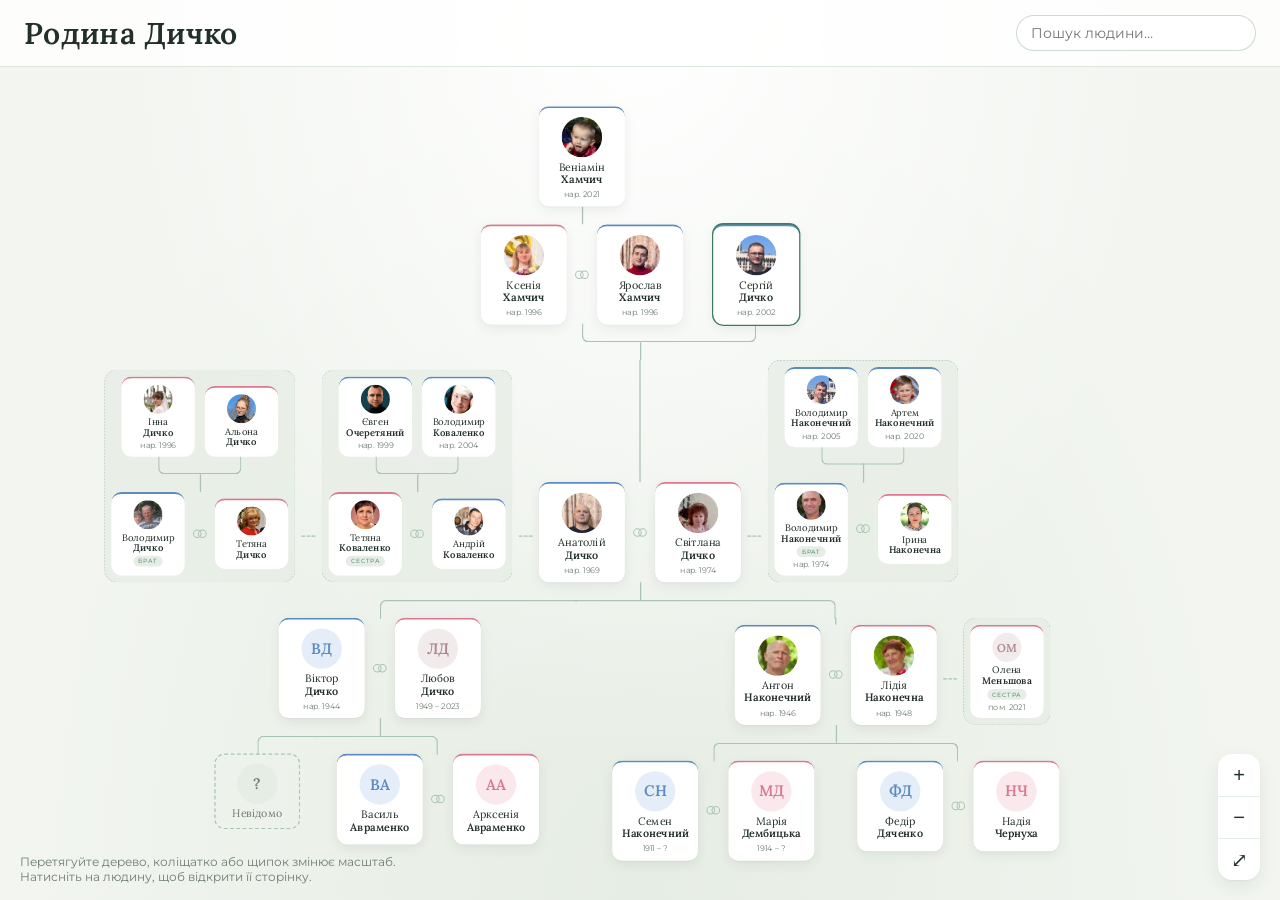
==== index.html @ 271813fa "Родинне дерево: перша версія сайту Статичний сайт для GitHub Pages: дерево від наймолодших до предкі" ====
<!doctype html>
<html lang="uk">
<head>
  <meta charset="utf-8">
  <meta name="viewport" content="width=device-width, initial-scale=1">
  <title>Родинне дерево</title>
  <link rel="preconnect" href="https://fonts.googleapis.com">
  <link rel="preconnect" href="https://fonts.gstatic.com" crossorigin>
  <link href="https://fonts.googleapis.com/css2?family=Lora:ital,wght@0,500;0,600;1,500&family=Montserrat:wght@400;500;600&display=swap" rel="stylesheet">
  <link rel="stylesheet" href="css/style.css">
</head>
<body class="page-tree">
  <header class="topbar">
    <div class="brand">
      <h1 id="title">Родинне дерево</h1>
      <p id="subtitle"></p>
    </div>
    <div class="tools">
      <div class="search">
        <input id="search" type="search" placeholder="Пошук людини…" autocomplete="off" aria-label="Пошук людини">
        <ul id="search-results" class="search-results" hidden></ul>
      </div>
    </div>
  </header>

  <main id="viewport" class="viewport">
    <div id="tree" class="tree"></div>
  </main>

  <div class="zoom" role="group" aria-label="Масштаб">
    <button id="zoom-in" title="Збільшити" aria-label="Збільшити">+</button>
    <button id="zoom-out" title="Зменшити" aria-label="Зменшити">−</button>
    <button id="zoom-fit" title="Вмістити все" aria-label="Вмістити все">⤢</button>
  </div>

  <p class="hint">Перетягуйте дерево, коліщатко або щипок змінює масштаб. Натисніть на людину, щоб відкрити її сторінку.</p>

  <script src="data/family.js"></script>
  <script src="js/common.js"></script>
  <script src="js/tree.js"></script>
</body>
</html>
---- css/style.css ----
:root {
  --bg: #f2f5f0;
  --bg-2: #e6ede4;
  --paper: #ffffff;
  --ink: #23302a;
  --muted: #6e7d75;
  --line: #a9c4b2;
  --accent: #3d7a5e;
  --m: #5b8bc0;
  --f: #d9788f;
  --m-soft: #e5eef8;
  --f-soft: #fbe8ec;
  --shadow: 0 1px 2px rgba(35, 60, 45, .06), 0 6px 18px rgba(35, 60, 45, .08);
  --shadow-hover: 0 2px 4px rgba(35, 60, 45, .08), 0 14px 28px rgba(35, 60, 45, .14);
  --serif: "Lora", Georgia, serif;
  --sans: "Montserrat", system-ui, -apple-system, sans-serif;
  color-scheme: light;
}

@media (prefers-color-scheme: dark) {
  :root {
    --bg: #161c19;
    --bg-2: #1d2521;
    --paper: #232c27;
    --ink: #e8efe9;
    --muted: #9aaba1;
    --line: #4f6b5b;
    --accent: #7fc4a0;
    --m: #8db5e0;
    --f: #ee9fb1;
    --m-soft: #26323f;
    --f-soft: #3a2a30;
    --shadow: 0 1px 2px rgba(0, 0, 0, .3), 0 6px 18px rgba(0, 0, 0, .3);
    --shadow-hover: 0 2px 4px rgba(0, 0, 0, .35), 0 14px 28px rgba(0, 0, 0, .4);
    color-scheme: dark;
  }
}

* { box-sizing: border-box; }
[hidden] { display: none !important; }

html, body { margin: 0; }

body {
  font-family: var(--sans);
  color: var(--ink);
  background: var(--bg);
  background-image: radial-gradient(ellipse at top, var(--paper) 0%, transparent 60%),
                    radial-gradient(ellipse at bottom, var(--bg-2) 0%, transparent 70%);
  background-attachment: fixed;
  min-height: 100vh;
  -webkit-font-smoothing: antialiased;
}

a { color: var(--accent); }

/* ---------- Верхня панель ---------- */

.page-tree { height: 100vh; height: 100dvh; overflow: hidden; display: flex; flex-direction: column; }

.topbar {
  display: flex;
  align-items: center;
  justify-content: space-between;
  gap: 16px;
  flex-wrap: wrap;
  padding: 14px 24px;
  border-bottom: 1px solid color-mix(in srgb, var(--line) 40%, transparent);
  background: color-mix(in srgb, var(--paper) 80%, transparent);
  backdrop-filter: blur(8px);
  position: relative;
  z-index: 10;
}

.brand h1 {
  font-family: var(--serif);
  font-weight: 600;
  font-size: 30px;
  margin: 0;
  letter-spacing: .01em;
}
.brand p { margin: 2px 0 0; color: var(--muted); font-size: 13px; }
.brand p:empty { display: none; }

.tools { display: flex; gap: 12px; align-items: center; flex-wrap: wrap; }

select, input[type="search"] {
  font: inherit;
  font-size: 14px;
  color: var(--ink);
  background: var(--paper);
  border: 1px solid color-mix(in srgb, var(--line) 60%, transparent);
  border-radius: 999px;
  padding: 8px 14px;
  outline: none;
}
select:focus, input[type="search"]:focus { border-color: var(--accent); }

.search { position: relative; }
.search input { width: 240px; }

.search-results {
  position: absolute;
  right: 0;
  top: calc(100% + 6px);
  width: 300px;
  margin: 0;
  padding: 6px;
  list-style: none;
  background: var(--paper);
  border-radius: 14px;
  box-shadow: var(--shadow);
  border: 1px solid color-mix(in srgb, var(--line) 40%, transparent);
}
.search-results button {
  display: flex; gap: 10px; align-items: center;
  width: 100%;
  padding: 8px;
  font: inherit; color: inherit; text-align: left;
  background: none; border: 0; border-radius: 10px;
  cursor: pointer;
}
.search-results button:hover { background: var(--bg-2); }
.search-results small { display: block; color: var(--muted); font-size: 12px; }
.search-results .none { padding: 10px; color: var(--muted); font-size: 14px; }

/* ---------- Полотно дерева ---------- */

.viewport {
  flex: 1;
  position: relative;
  overflow: hidden;
  cursor: grab;
  touch-action: none;
  user-select: none;
}
.viewport.dragging { cursor: grabbing; }

.tree {
  position: absolute;
  top: 0; left: 0;
  transform-origin: 0 0;
  padding: 24px;
  width: max-content;
}
.tree.animate { transition: transform .4s ease; }

.empty { padding: 40px; color: var(--muted); }

.tree { display: flex; flex-direction: column; align-items: center; }

.tree ul {
  display: flex;
  justify-content: center;
  margin: 0;
  padding: 0;
  position: relative;
}
.tree li {
  list-style: none;
  position: relative;
  padding: 0 24px;
  display: flex;
  flex-direction: column;
  align-items: center;
}

/* Верхній ряд (людина з братами й сестрами): лінії сходяться донизу до батьків */
.sibs.has-parents { padding-bottom: 28px; }
.sibs.has-parents > li { padding-bottom: 28px; }
.sibs.has-parents::after {
  content: "";
  position: absolute;
  bottom: 0;
  left: 50%;
  height: 28px;
  border-left: 2px solid var(--line);
}
.sibs.has-parents > li::before,
.sibs.has-parents > li::after {
  content: "";
  position: absolute;
  bottom: 0;
  right: 50%;
  width: 50%;
  height: 28px;
  border-bottom: 2px solid var(--line);
}
.sibs.has-parents > li::after { right: auto; left: 50%; border-left: 2px solid var(--line); }
.sibs.has-parents > li:first-child::before,
.sibs.has-parents > li:last-child::after { border: 0 none; }
.sibs.has-parents > li:last-child::before { border-right: 2px solid var(--line); border-radius: 0 0 10px 0; }
.sibs.has-parents > li:first-child::after { border-radius: 0 0 0 10px; }
.sibs.has-parents > li:only-child { padding-bottom: 0; }
.sibs.has-parents > li:only-child::before,
.sibs.has-parents > li:only-child::after { display: none; }
.sibs > li { justify-content: flex-end; }

/* Предки: від кожної пари лінії розходяться донизу до їхніх батьків */
.anc ul:not(.sibs) { padding-top: 28px; }
.anc ul:not(.sibs) > li { padding-top: 28px; }
.anc ul:not(.sibs) > li::before,
.anc ul:not(.sibs) > li::after {
  content: "";
  position: absolute;
  top: 0;
  right: 50%;
  width: 50%;
  height: 28px;
  border-top: 2px solid var(--line);
}
.anc ul:not(.sibs) > li::after { right: auto; left: 50%; border-left: 2px solid var(--line); }
.anc ul:not(.sibs) > li:only-child::before,
.anc ul:not(.sibs) > li:only-child::after { display: none; }
.anc ul:not(.sibs) > li:only-child { padding-top: 0; }
.anc ul:not(.sibs) > li:first-child::before,
.anc ul:not(.sibs) > li:last-child::after { border: 0 none; }
.anc ul:not(.sibs) > li:last-child::before { border-right: 2px solid var(--line); border-radius: 0 10px 0 0; }
.anc ul:not(.sibs) > li:first-child::after { border-radius: 10px 0 0 0; }
.anc ul:not(.sibs)::before {
  content: "";
  position: absolute;
  top: 0;
  left: 50%;
  height: 28px;
  border-left: 2px solid var(--line);
}

.couple {
  display: flex;
  align-items: center;
  gap: 10px;
  position: relative;
  z-index: 1;
}

.rings { display: inline-flex; color: var(--line); }
.rings svg { width: 28px; height: 16px; fill: none; stroke: currentColor; stroke-width: 1.6; }

/* ---------- Картка людини ---------- */

.card {
  width: 136px;
  padding: 14px 10px 12px;
  display: flex;
  flex-direction: column;
  align-items: center;
  gap: 6px;
  text-decoration: none;
  color: var(--ink);
  background: var(--paper);
  border-radius: 16px;
  border-top: 3px solid var(--m);
  box-shadow: var(--shadow);
  transition: transform .15s ease, box-shadow .15s ease;
  -webkit-user-drag: none;
}
.card.f { border-top-color: var(--f); }
.card:hover { transform: translateY(-3px); box-shadow: var(--shadow-hover); }
.card.focused { outline: 3px solid var(--accent); outline-offset: 3px; }
.card.me { box-shadow: 0 0 0 2px var(--accent), var(--shadow); }
.card.ghost {
  background: transparent;
  border: 2px dashed var(--line);
  box-shadow: none;
  color: var(--muted);
}
.card.ghost:hover { transform: none; }
.card.ghost .avatar { background: var(--bg-2); color: var(--muted); }

.card-name {
  font-family: var(--serif);
  font-size: 17px;
  line-height: 1.15;
  text-align: center;
}
.card-name b { display: block; font-weight: 600; }
.card-years { font-size: 12px; color: var(--muted); letter-spacing: .02em; }
.card-note {
  font-size: 11px;
  text-transform: uppercase;
  letter-spacing: .08em;
  color: var(--accent);
}

.sib-dash { width: 22px; border-top: 2px dashed var(--line); flex: none; }

/* Ряд предків: пара по центру, брати й сестри з сім'ями по боках */
.gen-row {
  display: grid;
  grid-template-columns: 1fr auto 1fr;
  align-items: end;
  column-gap: 10px;
}
.gen-side { display: flex; align-items: flex-end; gap: 10px; }
.gen-side.left { justify-content: flex-end; }
.gen-side.right { justify-content: flex-start; }
/* Пунктир між братом/сестрою і предком на рівні середини картки */
.gen-side > .sib-dash { margin-bottom: 72px; }
/* Лінія згори доходить до пари, навіть якщо бокові гілки вищі за неї */
.gen-mid {
  align-self: stretch;
  display: flex;
  flex-direction: column;
  align-items: center;
}
.gen-mid::before { content: ""; flex: 1; border-left: 2px solid var(--line); }

/* Брати й сестри предків з сім'ями: пунктирна рамка, менші картки */
.side-group {
  display: flex;
  flex-direction: column;
  align-items: center;
  padding: 10px;
  background: color-mix(in srgb, var(--bg-2) 70%, transparent);
  border: 1.5px dashed var(--line);
  border-radius: 20px;
}
.side-group li { padding-left: 8px; padding-right: 8px; }
.card.side {
  width: 116px;
  padding: 10px 8px;
  gap: 4px;
  box-shadow: none;
}
.card.side .avatar { width: 46px; height: 46px; font-size: 18px; }
.card.side .card-name { font-size: 15px; }
.card.side .card-note {
  padding: 2px 8px;
  border-radius: 999px;
  background: var(--bg-2);
  font-size: 10px;
}

.card.deceased .avatar { filter: grayscale(.6); }

/* ---------- Аватари ---------- */

.avatar {
  width: 64px; height: 64px;
  border-radius: 50%;
  object-fit: cover;
  flex: none;
  -webkit-user-drag: none;
}
.avatar-empty {
  display: inline-flex;
  align-items: center;
  justify-content: center;
  font-family: var(--serif);
  font-size: 24px;
  font-weight: 600;
  background: var(--m-soft);
  color: var(--m);
}
.avatar-empty.f { background: var(--f-soft); color: var(--f); }
.avatar-sm { width: 40px; height: 40px; font-size: 16px; }
.avatar-xl { width: 200px; height: 200px; font-size: 64px; border: 6px solid var(--paper); box-shadow: var(--shadow); }

/* ---------- Масштаб ---------- */

.zoom {
  position: fixed;
  right: 20px; bottom: 20px;
  display: flex;
  flex-direction: column;
  background: var(--paper);
  border-radius: 14px;
  box-shadow: var(--shadow);
  overflow: hidden;
  z-index: 5;
}
.zoom button {
  width: 42px; height: 42px;
  font-size: 20px;
  color: var(--ink);
  background: none;
  border: 0;
  cursor: pointer;
}
.zoom button + button { border-top: 1px solid color-mix(in srgb, var(--line) 30%, transparent); }
.zoom button:hover { background: var(--bg-2); }

.hint {
  position: fixed;
  left: 20px; bottom: 16px;
  margin: 0;
  max-width: 420px;
  font-size: 12px;
  color: var(--muted);
  pointer-events: none;
}

/* ---------- Сторінка людини ---------- */

.crumbs { max-width: 920px; margin: 0 auto; padding: 20px 16px 0; }
.crumbs a { text-decoration: none; font-size: 14px; }
.crumbs a:hover { text-decoration: underline; }

.person { max-width: 920px; margin: 0 auto; padding: 12px 16px 48px; }

.hero {
  display: flex;
  gap: 36px;
  align-items: center;
  padding: 28px 0 32px;
}
.hero-text h1 {
  font-family: var(--serif);
  font-weight: 500;
  font-size: 52px;
  line-height: 1;
  margin: 0 0 6px;
}
.hero-text h1 span { font-weight: 600; display: block; }
.patronymic { font-family: var(--serif); font-style: italic; font-size: 22px; margin: 0 0 4px; color: var(--muted); }
.maiden { margin: 0 0 12px; font-size: 14px; color: var(--muted); }

.vitals { display: grid; gap: 10px; margin: 18px 0 0; }
.vitals div { display: grid; grid-template-columns: 120px 1fr; gap: 12px; }
.vitals dt { color: var(--muted); font-size: 13px; text-transform: uppercase; letter-spacing: .06em; padding-top: 2px; }
.vitals dd { margin: 0; }
.place { display: block; color: var(--muted); font-size: 14px; }

.panel {
  background: var(--paper);
  border-radius: 20px;
  box-shadow: var(--shadow);
  padding: 24px 28px;
  margin-bottom: 20px;
}
.panel h2 {
  font-family: var(--serif);
  font-weight: 600;
  font-size: 26px;
  margin: 0 0 16px;
  color: var(--accent);
}

.facts { display: grid; grid-template-columns: repeat(auto-fill, minmax(220px, 1fr)); gap: 14px 24px; margin: 0; }
.facts dt { font-size: 12px; text-transform: uppercase; letter-spacing: .06em; color: var(--muted); }
.facts dd { margin: 4px 0 0; }
.facts .wide { grid-column: 1 / -1; }
.facts ul { margin: 0; padding-left: 18px; }
.facts li { line-height: 1.6; }

.bio p { line-height: 1.7; margin: 0 0 12px; }
.bio p:first-child::first-letter {
  font-family: var(--serif);
  float: left;
  font-size: 54px;
  line-height: .9;
  padding: 4px 8px 0 0;
  color: var(--accent);
}

.timeline { list-style: none; margin: 0; padding: 0 0 0 4px; }
.timeline li {
  display: grid;
  grid-template-columns: 140px 1fr;
  gap: 16px;
  padding: 0 0 16px 20px;
  position: relative;
  border-left: 2px solid color-mix(in srgb, var(--line) 50%, transparent);
}
.timeline li:last-child { padding-bottom: 0; }
.timeline li::before {
  content: "";
  position: absolute;
  left: -7px; top: 3px;
  width: 12px; height: 12px;
  border-radius: 50%;
  background: var(--paper);
  border: 2px solid var(--line);
}
.timeline time { color: var(--muted); font-size: 14px; }
.timeline p { margin: 4px 0 0; color: var(--muted); }

.rel-group + .rel-group { margin-top: 18px; }
.rel-group h3 { font-size: 12px; text-transform: uppercase; letter-spacing: .08em; color: var(--muted); margin: 0 0 10px; font-weight: 600; }
.mini-list { display: grid; grid-template-columns: repeat(auto-fill, minmax(220px, 1fr)); gap: 10px; }
.mini {
  display: flex; gap: 12px; align-items: center;
  padding: 10px 12px;
  border-radius: 14px;
  text-decoration: none;
  color: var(--ink);
  background: var(--bg);
  border-left: 3px solid var(--m);
  transition: background .15s;
}
.mini.f { border-left-color: var(--f); }
.mini:hover { background: var(--bg-2); }
.mini b { font-weight: 600; display: block; }
.mini small { color: var(--muted); font-size: 12px; }

.gallery { display: grid; grid-template-columns: repeat(auto-fill, minmax(180px, 1fr)); gap: 14px; }
.gallery figure { margin: 0; }
.gallery img { width: 100%; aspect-ratio: 4 / 3; object-fit: cover; border-radius: 12px; display: block; }
.gallery figcaption { font-size: 13px; color: var(--muted); margin-top: 6px; }

.to-tree { text-align: center; margin-top: 28px; }

/* ---------- Мобільні ---------- */

@media (max-width: 640px) {
  .topbar { padding: 12px 16px; }
  .brand h1 { font-size: 24px; }
  .tools, .search, .search input { width: 100%; }
  .search-results { width: 100%; }
  .hint { display: none; }

  .hero { flex-direction: column; text-align: center; gap: 16px; }
  .hero-text h1 { font-size: 40px; }
  .avatar-xl { width: 150px; height: 150px; font-size: 48px; }
  .vitals div { grid-template-columns: 1fr; gap: 2px; text-align: center; }
  .panel { padding: 20px; }
  .timeline li { grid-template-columns: 1fr; gap: 2px; }
}
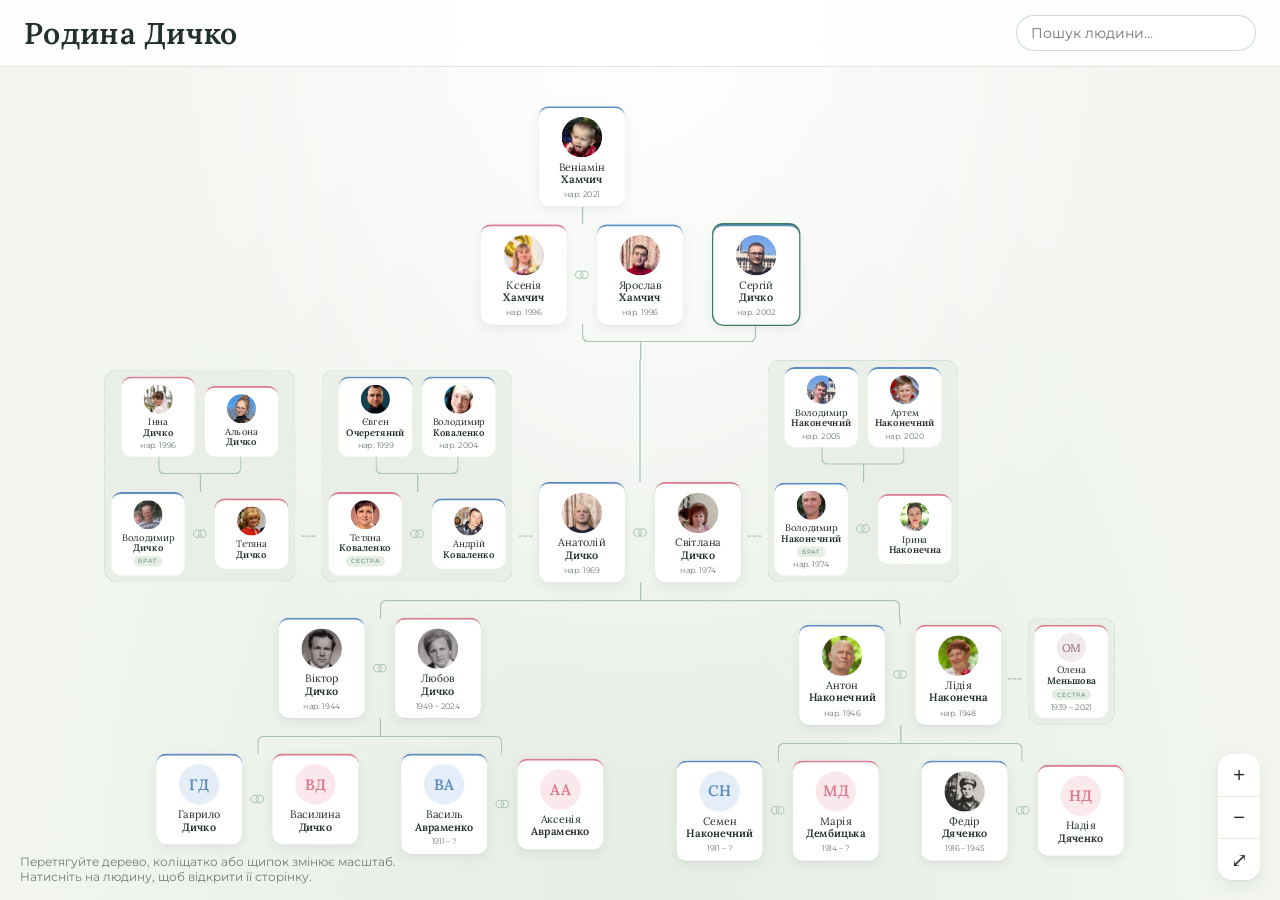
==== commit 1003d523: "Картинка для поширення і мета-теги Open Graph Посилання на сайт показується великою карткою з назвою" ====
--- a/index.html
+++ b/index.html
@@ -3,7 +3,19 @@
 <head>
   <meta charset="utf-8">
   <meta name="viewport" content="width=device-width, initial-scale=1">
-  <title>Родинне дерево</title>
+  <title>Родина Дичко</title>
+  <meta name="description" content="Родинне дерево родини Дичко: Дичко, Наконечні, Авраменки, Дяченки. Історії, фото й документи.">
+  <meta property="og:type" content="website">
+  <meta property="og:site_name" content="Родина Дичко">
+  <meta property="og:title" content="Родина Дичко">
+  <meta property="og:description" content="Родинне дерево: Дичко, Наконечні, Авраменки, Дяченки. Історії, фото й документи.">
+  <meta property="og:url" content="https://family.dychkos.dev/">
+  <meta property="og:image" content="https://family.dychkos.dev/og.png">
+  <meta property="og:image:width" content="1200">
+  <meta property="og:image:height" content="630">
+  <meta property="og:locale" content="uk_UA">
+  <meta name="twitter:card" content="summary_large_image">
+  <meta name="twitter:image" content="https://family.dychkos.dev/og.png">
   <link rel="preconnect" href="https://fonts.googleapis.com">
   <link rel="preconnect" href="https://fonts.gstatic.com" crossorigin>
   <link href="https://fonts.googleapis.com/css2?family=Lora:ital,wght@0,500;0,600;1,500&family=Montserrat:wght@400;500;600&display=swap" rel="stylesheet">
--- a/css/style.css
+++ b/css/style.css
@@ -499,6 +499,12 @@
 .gallery img { width: 100%; aspect-ratio: 4 / 3; object-fit: cover; border-radius: 12px; display: block; }
 .gallery figcaption { font-size: 13px; color: var(--muted); margin-top: 6px; }
 
+.sources { margin: 8px 4px 0; }
+.sources h3 { font-size: 12px; text-transform: uppercase; letter-spacing: .08em; color: var(--muted); margin: 0 0 8px; font-weight: 600; }
+.sources ul { margin: 0; padding-left: 18px; }
+.sources li { font-size: 13px; line-height: 1.8; }
+.sources a { color: var(--muted); }
+
 .to-tree { text-align: center; margin-top: 28px; }
 
 /* ---------- Мобільні ---------- */
